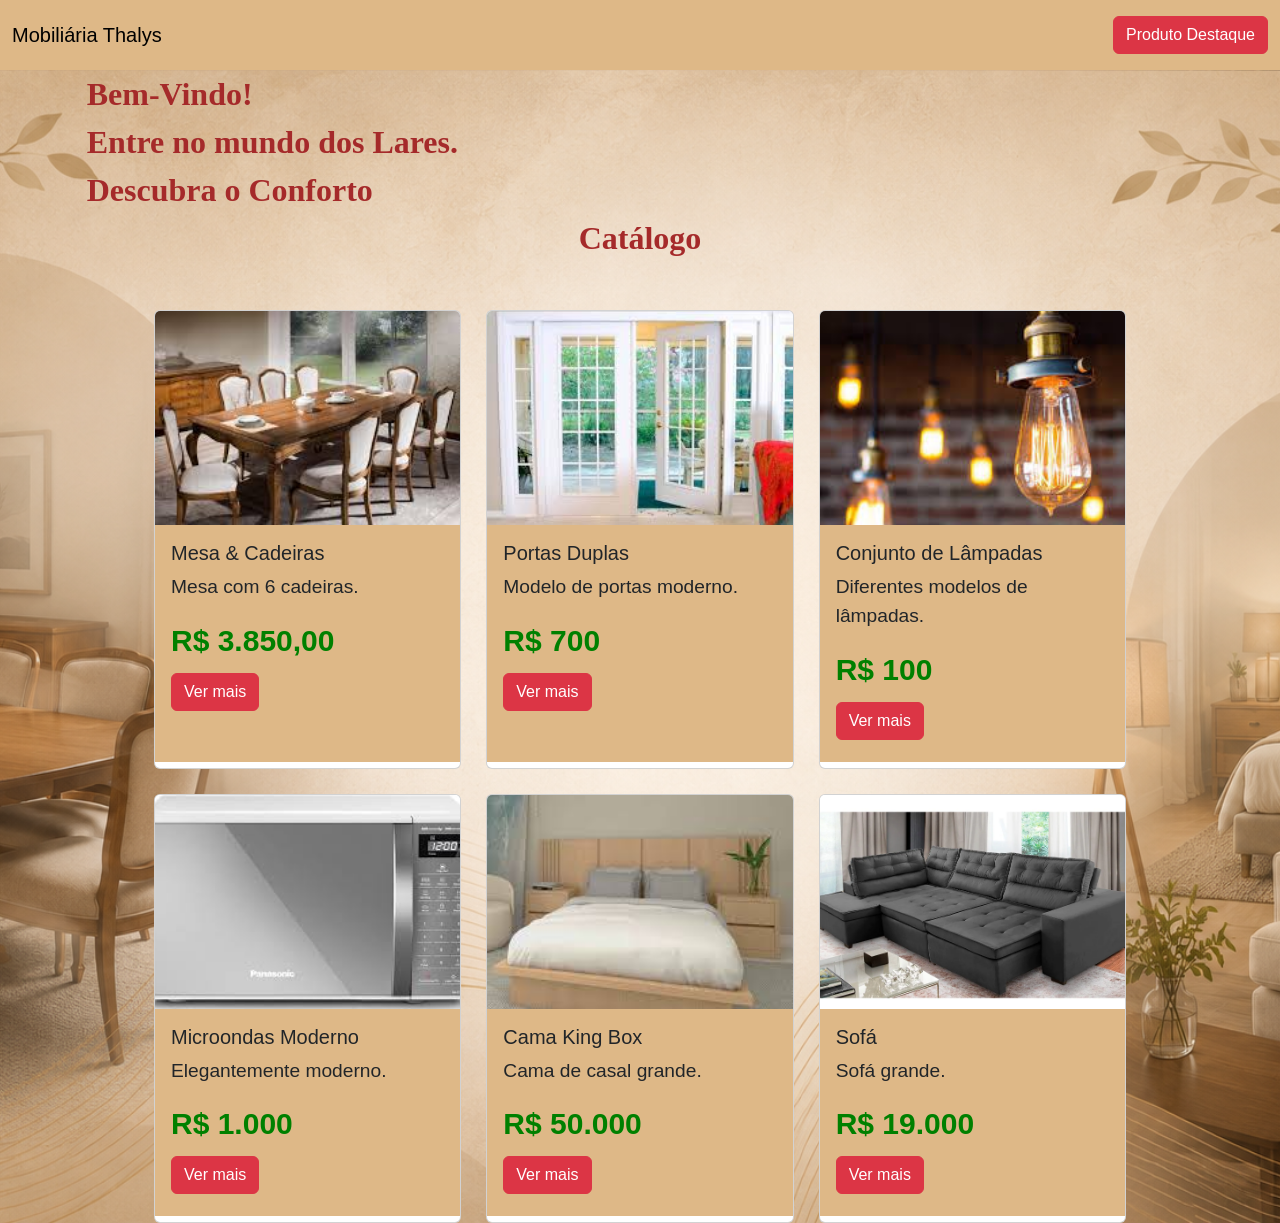
==== index.html @ d57f4c8a "Update index.html" ====
<!doctype html>
<html lang="pt-br">

<head>
    <meta charset="utf-8">
    <meta name="viewport" content="width=device-width, initial-scale=1">
    <title>Site Imóveis</title>

    <link href="https://cdn.jsdelivr.net/npm/bootstrap@5.3.8/dist/css/bootstrap.min.css" rel="stylesheet">
    <link rel="stylesheet" href="css/style.css">
</head>

<body>

<header>
    <nav class="navbar navbar-expand-lg bg-cor">
        <div class="container-fluid">
            <a class="navbar-brand" href="menu.html">Mobiliária Thalys</a>

            <a href="mesa.html" class="btn btn-danger">
                Produto Destaque
            </a>
        </div>
    </nav>
</header>

<section class="hero">

    <div class="conteudo-hero">

        <div class="one">
            Bem-Vindo!<br>
            Entre no mundo dos Lares.<br>
            Descubra o Conforto

            <div class="catalogo">
                Catálogo
            </div>
        </div>

        <div class="container mt-5">

            <div class="catalogo-grid">

                <!-- CARD 1 -->
                <div class="card h-100">
                    <img src="img/imagemcadeiras.jpg" class="card-img-top" alt="Mesa e cadeiras">

                    <div class="card-body">
                        <h5 class="card-title">Mesa & Cadeiras</h5>

                        <p class="card-text">
                            Mesa com 6 cadeiras.
                        </p>

                        <p class="preco">R$ 3.850,00</p>

                        <a href="mesa.html" class="btn btn-danger">
                            Ver mais
                        </a>
                    </div>
                </div>

                <!-- CARD 2 -->
                <div class="card h-100">
                    <img src="img/portas.jpg" class="card-img-top" alt="Portas">

                    <div class="card-body">
                        <h5 class="card-title">Portas Duplas</h5>

                        <p class="card-text">
                            Modelo de portas moderno.
                        </p>

                        <p class="preco">R$ 700</p>

                        <a href="#" class="btn btn-danger">
                            Ver mais
                        </a>
                    </div>
                </div>

                <!-- CARD 3 -->
                <div class="card h-100">
                    <img src="img/lampadas.jpg" class="card-img-top" alt="Lâmpadas">

                    <div class="card-body">
                        <h5 class="card-title">Conjunto de Lâmpadas</h5>

                        <p class="card-text">
                            Diferentes modelos de lâmpadas.
                        </p>

                        <p class="preco">R$ 100</p>

                        <a href="#" class="btn btn-danger">
                            Ver mais
                        </a>
                    </div>
                </div>

                <!-- CARD 4 -->
                <div class="card h-100">
                    <img src="img/microndas.jpg" class="card-img-top" alt="Microondas">

                    <div class="card-body">
                        <h5 class="card-title">Microondas Moderno</h5>

                        <p class="card-text">
                            Elegantemente moderno.
                        </p>

                        <p class="preco">R$ 1.000</p>

                        <a href="#" class="btn btn-danger">
                            Ver mais
                        </a>
                    </div>
                </div>

                <!-- CARD 5 -->
                <div class="card h-100">
                    <img src="img/camacasal.jpg" class="card-img-top" alt="Cama">

                    <div class="card-body">
                        <h5 class="card-title">Cama King Box</h5>

                        <p class="card-text">
                            Cama de casal grande.
                        </p>

                        <p class="preco">R$ 50.000</p>

                        <a href="Cama.html" class="btn btn-danger">
                            Ver mais
                        </a>
                    </div>
                </div>

                <!-- CARD 6 -->
                <div class="card h-100">
                    <img src="img/sofá.webp" class="card-img-top" alt="Sofá">

                    <div class="card-body">
                        <h5 class="card-title">Sofá</h5>

                        <p class="card-text">
                            Sofá grande.
                        </p>

                        <p class="preco">R$ 19.000</p>

                        <a href="sofá.html" class="btn btn-danger">
                            Ver mais
                        </a>
                    </div>
                </div>

            </div>

        </div>

    </div>

</section>

<script src="https://cdn.jsdelivr.net/npm/bootstrap@5.3.8/dist/js/bootstrap.bundle.min.js"></script>

</body>
</html>
---- css/style.css ----
.catalogo-grid{
    display: grid;
    grid-template-columns: 1fr;
    gap: 25px;
}

@media (min-width: 768px){

    .catalogo-grid{
        grid-template-columns: repeat(2, 1fr);
    }

}

@media (min-width: 992px){

    .catalogo-grid{
        grid-template-columns: repeat(3, 1fr);
    }

}


@import "functions";
@import "variables";
@import "variables-dark";
@import "maps";
@import "mixins";
@import "utilities";

.catalogo{
    font-family: 'Times New Roman', Times, serif;
    font: bold; 
    color: brown;
   font-size: 2rem;
   font-weight: bold;
   text-align: center;
}



.one{
    font-family: 'Times New Roman', Times, serif;
    font: bold; 
    color: brown;
   font-size: 2rem;
   font-weight: bold;

}
p {
   font-size: 1.2rem;
}


.bg-cor {
    background-color: burlywood;
    padding: 15px 0;
}

body {
    background-color: burlywood;
    font-family: Arial, Helvetica, sans-serif;
}

header {
    text-align: center;

}

.card-img-top {
    background-color:burlywood;
    width: 100%;
    height: 220px;
    object-fit: cover;
}

.card-body{
    background-color: burlywood;
    transform: translateY(-6px);
    transition: 0.3s;
}

.card-body .btn{
    transform: translateY(-6px);
    transition: 0.3s;
    margin-top:auto
}

/* .card {
    height: 100%;
}

.card-body {
    display: flex;
    flex-direction: column; */
.hero {


    display: flex;
    justify-content: center;
    align-items: center;

    background-image: url(/img/BackGroundImoveis.png);
    background-size: cover;
    background-position: center;


    
         
 
}



.conteudo-hero{
     max-width: 600rem;
     flex: left;

}

.container {
    width: 90%;
    max-width: 1200px;
    margin: auto;
}

.titulo{
    background-color: burlywood;
    align-items: center;
    text-align: center;
    width: 100%;
}


.banner{
    height: 500px;


    
    background:
        linear-gradient(
            rgba(0,0,0,0.3),
            rgba(0,0,0,0.3)
        ),
        url("/img/camaCasalBanner.jpg");

    background-size: cover;
    background-position: center;
}

.produto{
    padding: 30px;
    background-color: burlywood ;
}

.preco{
    font-size: 30px;
    font-weight: bold;
    color: green;
}

body{
    background-color: bisque;
}

.tudo{
    background-color: burlywood;
}

.titulo{
    background-color: burlywood;
    align-items: center;
    text-align: center;
    width: 100%;
}


.bannerSofa{
    height: 500px;


    
    background:
        linear-gradient(
            rgba(0,0,0,0.3),
            rgba(0,0,0,0.3)
        ),
        url("/img/sofá.webp");
background-image: url(/img/sofá.webp);
    background-size: cover;
    background-position: center;
}

.produto{
    padding: 30px;
    background-color: burlywood ;
}

.preco{
    font-size: 30px;
    font-weight: bold;
    color: green;
}

body{
    background-color: bisque;
}

.tudo{
    background-color: burlywood;
}

.bannerCama{
    height: 500px;


    
    background:
        linear-gradient(
            rgba(0,0,0,0.3),
            rgba(0,0,0,0.3)
        ),
        url("/img/camaCasalBanner.jpg");
background-image: url(/img/camaCasalBanner.jpg);
    background-size: cover;
    background-position: center;
}

.produto{
    padding: 30px;
    background-color: burlywood ;
}

.preco{
    font-size: 30px;
    font-weight: bold;
    color: green;
}

body{
    background-color: bisque;
}

.tudo{
    background-color: burlywood;
}

.comprar{
    width: 10%;
    height: 50px;
    color: green;
}
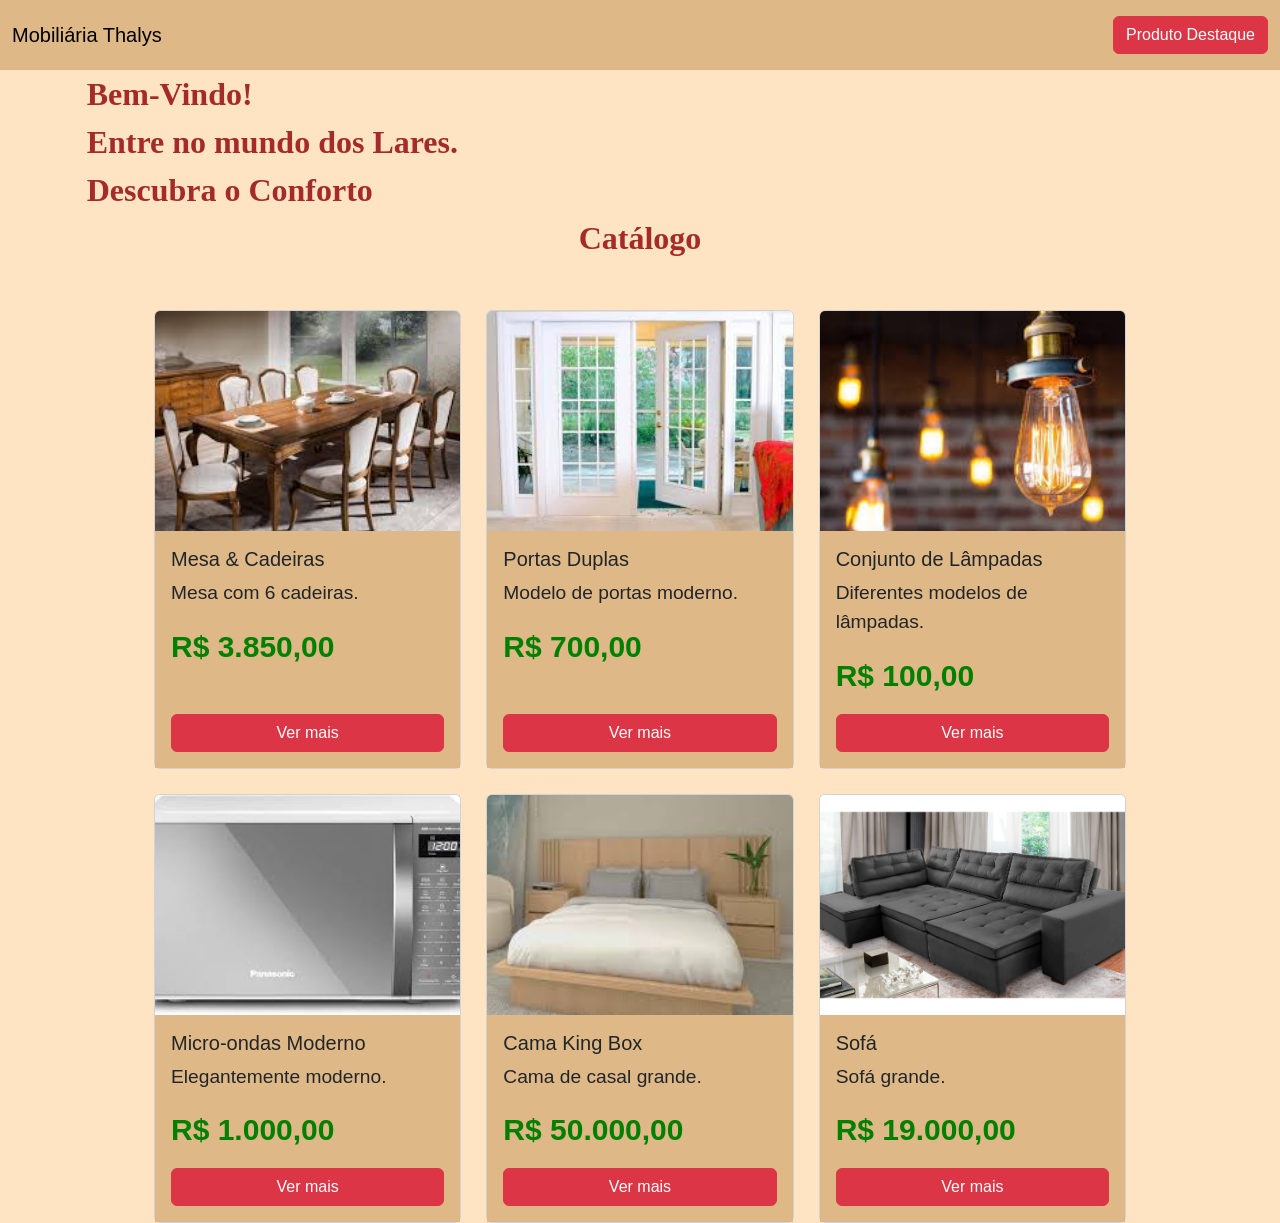
==== commit e829d7ca: "Update index.html" ====
--- a/index.html
+++ b/index.html
@@ -15,7 +15,7 @@
 <header>
     <nav class="navbar navbar-expand-lg bg-cor">
         <div class="container-fluid">
-            <a class="navbar-brand" href="menu.html">Mobiliária Thalys</a>
+            <a class="navbar-brand" href="index.html">Mobiliária Thalys</a>
 
             <a href="mesa.html" class="btn btn-danger">
                 Produto Destaque
@@ -25,7 +25,6 @@
 </header>
 
 <section class="hero">
-
     <div class="conteudo-hero">
 
         <div class="one">
@@ -42,7 +41,6 @@
 
             <div class="catalogo-grid">
 
-                <!-- CARD 1 -->
                 <div class="card h-100">
                     <img src="img/imagemcadeiras.jpg" class="card-img-top" alt="Mesa e cadeiras">
 
@@ -61,7 +59,6 @@
                     </div>
                 </div>
 
-                <!-- CARD 2 -->
                 <div class="card h-100">
                     <img src="img/portas.jpg" class="card-img-top" alt="Portas">
 
@@ -72,7 +69,7 @@
                             Modelo de portas moderno.
                         </p>
 
-                        <p class="preco">R$ 700</p>
+                        <p class="preco">R$ 700,00</p>
 
                         <a href="#" class="btn btn-danger">
                             Ver mais
@@ -80,7 +77,6 @@
                     </div>
                 </div>
 
-                <!-- CARD 3 -->
                 <div class="card h-100">
                     <img src="img/lampadas.jpg" class="card-img-top" alt="Lâmpadas">
 
@@ -91,7 +87,7 @@
                             Diferentes modelos de lâmpadas.
                         </p>
 
-                        <p class="preco">R$ 100</p>
+                        <p class="preco">R$ 100,00</p>
 
                         <a href="#" class="btn btn-danger">
                             Ver mais
@@ -99,18 +95,17 @@
                     </div>
                 </div>
 
-                <!-- CARD 4 -->
                 <div class="card h-100">
-                    <img src="img/microndas.jpg" class="card-img-top" alt="Microondas">
+                    <img src="img/microndas.jpg" class="card-img-top" alt="Micro-ondas">
 
                     <div class="card-body">
-                        <h5 class="card-title">Microondas Moderno</h5>
+                        <h5 class="card-title">Micro-ondas Moderno</h5>
 
                         <p class="card-text">
                             Elegantemente moderno.
                         </p>
 
-                        <p class="preco">R$ 1.000</p>
+                        <p class="preco">R$ 1.000,00</p>
 
                         <a href="#" class="btn btn-danger">
                             Ver mais
@@ -118,9 +113,8 @@
                     </div>
                 </div>
 
-                <!-- CARD 5 -->
                 <div class="card h-100">
-                    <img src="img/camacasal.jpg" class="card-img-top" alt="Cama">
+                    <img src="img/camacasal.jpg" class="card-img-top" alt="Cama King Box">
 
                     <div class="card-body">
                         <h5 class="card-title">Cama King Box</h5>
@@ -129,7 +123,7 @@
                             Cama de casal grande.
                         </p>
 
-                        <p class="preco">R$ 50.000</p>
+                        <p class="preco">R$ 50.000,00</p>
 
                         <a href="Cama.html" class="btn btn-danger">
                             Ver mais
@@ -137,7 +131,6 @@
                     </div>
                 </div>
 
-                <!-- CARD 6 -->
                 <div class="card h-100">
                     <img src="img/sofá.webp" class="card-img-top" alt="Sofá">
 
@@ -148,7 +141,7 @@
                             Sofá grande.
                         </p>
 
-                        <p class="preco">R$ 19.000</p>
+                        <p class="preco">R$ 19.000,00</p>
 
                         <a href="sofá.html" class="btn btn-danger">
                             Ver mais
@@ -161,7 +154,6 @@
         </div>
 
     </div>
-
 </section>
 
 <script src="https://cdn.jsdelivr.net/npm/bootstrap@5.3.8/dist/js/bootstrap.bundle.min.js"></script>
--- a/css/style.css
+++ b/css/style.css
@@ -1,121 +1,28 @@
-.catalogo-grid{
+
+
+.catalogo-grid {
     display: grid;
     grid-template-columns: 1fr;
     gap: 25px;
 }
 
-@media (min-width: 768px){
-
-    .catalogo-grid{
+@media (min-width: 768px) {
+    .catalogo-grid {
         grid-template-columns: repeat(2, 1fr);
     }
-
-}
-
-@media (min-width: 992px){
-
-    .catalogo-grid{
+}
+
+@media (min-width: 992px) {
+    .catalogo-grid {
         grid-template-columns: repeat(3, 1fr);
     }
-
-}
-
-
-@import "functions";
-@import "variables";
-@import "variables-dark";
-@import "maps";
-@import "mixins";
-@import "utilities";
-
-.catalogo{
-    font-family: 'Times New Roman', Times, serif;
-    font: bold; 
-    color: brown;
-   font-size: 2rem;
-   font-weight: bold;
-   text-align: center;
-}
-
-
-
-.one{
-    font-family: 'Times New Roman', Times, serif;
-    font: bold; 
-    color: brown;
-   font-size: 2rem;
-   font-weight: bold;
-
-}
-p {
-   font-size: 1.2rem;
-}
-
-
-.bg-cor {
-    background-color: burlywood;
-    padding: 15px 0;
-}
+}
+
+
 
 body {
-    background-color: burlywood;
+    background-color: bisque;
     font-family: Arial, Helvetica, sans-serif;
-}
-
-header {
-    text-align: center;
-
-}
-
-.card-img-top {
-    background-color:burlywood;
-    width: 100%;
-    height: 220px;
-    object-fit: cover;
-}
-
-.card-body{
-    background-color: burlywood;
-    transform: translateY(-6px);
-    transition: 0.3s;
-}
-
-.card-body .btn{
-    transform: translateY(-6px);
-    transition: 0.3s;
-    margin-top:auto
-}
-
-/* .card {
-    height: 100%;
-}
-
-.card-body {
-    display: flex;
-    flex-direction: column; */
-.hero {
-
-
-    display: flex;
-    justify-content: center;
-    align-items: center;
-
-    background-image: url(/img/BackGroundImoveis.png);
-    background-size: cover;
-    background-position: center;
-
-
-    
-         
- 
-}
-
-
-
-.conteudo-hero{
-     max-width: 600rem;
-     flex: left;
-
 }
 
 .container {
@@ -124,129 +31,182 @@
     margin: auto;
 }
 
-.titulo{
-    background-color: burlywood;
-    align-items: center;
+header {
+    text-align: center;
+}
+
+p {
+    font-size: 1.2rem;
+}
+
+/* ===========================
+   TÍTULOS
+=========================== */
+
+.catalogo,
+.one {
+    font-family: "Times New Roman", Times, serif;
+    color: brown;
+    font-size: 2rem;
+    font-weight: bold;
+}
+
+.catalogo {
+    text-align: center;
+}
+
+.titulo {
+    background-color: burlywood;
     text-align: center;
     width: 100%;
 }
 
 
-.banner{
+
+.bg-cor {
+    background-color: burlywood;
+    padding: 15px 0;
+}
+
+/* ===========================
+   HERO
+=========================== */
+
+.hero {
+    display: flex;
+    justify-content: center;
+    align-items: center;
+
+    background-image: url("img/BackGroundImoveis.png");
+    background-size: cover;
+    background-position: center;
+}
+
+.conteudo-hero {
+    max-width: 600rem;
+}
+
+
+
+.banner {
     height: 500px;
 
-
-    
     background:
         linear-gradient(
-            rgba(0,0,0,0.3),
-            rgba(0,0,0,0.3)
+            rgba(0, 0, 0, 0.3),
+            rgba(0, 0, 0, 0.3)
         ),
-        url("/img/camaCasalBanner.jpg");
-
-    background-size: cover;
-    background-position: center;
-}
-
-.produto{
+        url("img/camaCasalBanner.jpg");
+
+    background-size: cover;
+    background-position: center;
+}
+
+.bannerSofa {
+    height: 500px;
+
+    background:
+        linear-gradient(
+            rgba(0, 0, 0, 0.3),
+            rgba(0, 0, 0, 0.3)
+        ),
+        url("img/sofá.webp");
+
+    background-size: cover;
+    background-position: center;
+}
+
+.bannerCama {
+    height: 500px;
+
+    background:
+        linear-gradient(
+            rgba(0, 0, 0, 0.3),
+            rgba(0, 0, 0, 0.3)
+        ),
+        url("img/camaCasalBanner.jpg");
+
+    background-size: cover;
+    background-position: center;
+}
+
+
+
+.card {
+    transition: 0.3s;
+}
+
+.card:hover {
+    transform: translateY(-6px);
+}
+
+.card-img-top {
+    background-color: burlywood;
+    width: 100%;
+    height: 220px;
+    object-fit: cover;
+}
+
+.card-body {
+    background-color: burlywood;
+    display: flex;
+    flex-direction: column;
+}
+
+.card-body .btn {
+    margin-top: auto;
+}
+
+
+
+.produto {
     padding: 30px;
-    background-color: burlywood ;
-}
-
-.preco{
+    background-color: burlywood;
+}
+
+.preco {
     font-size: 30px;
     font-weight: bold;
     color: green;
 }
 
-body{
-    background-color: bisque;
-}
-
-.tudo{
-    background-color: burlywood;
-}
-
-.titulo{
-    background-color: burlywood;
-    align-items: center;
-    text-align: center;
-    width: 100%;
-}
-
-
-.bannerSofa{
-    height: 500px;
-
-
-    
-    background:
-        linear-gradient(
-            rgba(0,0,0,0.3),
-            rgba(0,0,0,0.3)
-        ),
-        url("/img/sofá.webp");
-background-image: url(/img/sofá.webp);
-    background-size: cover;
-    background-position: center;
-}
-
-.produto{
-    padding: 30px;
-    background-color: burlywood ;
-}
-
-.preco{
-    font-size: 30px;
-    font-weight: bold;
-    color: green;
-}
-
-body{
-    background-color: bisque;
-}
-
-.tudo{
-    background-color: burlywood;
-}
-
-.bannerCama{
-    height: 500px;
-
-
-    
-    background:
-        linear-gradient(
-            rgba(0,0,0,0.3),
-            rgba(0,0,0,0.3)
-        ),
-        url("/img/camaCasalBanner.jpg");
-background-image: url(/img/camaCasalBanner.jpg);
-    background-size: cover;
-    background-position: center;
-}
-
-.produto{
-    padding: 30px;
-    background-color: burlywood ;
-}
-
-.preco{
-    font-size: 30px;
-    font-weight: bold;
-    color: green;
-}
-
-body{
-    background-color: bisque;
-}
-
-.tudo{
-    background-color: burlywood;
-}
-
-.comprar{
-    width: 10%;
+
+
+.tudo {
+    background-color: burlywood;
+}
+
+.comprar {
+    width: 180px;
     height: 50px;
     color: green;
-}
+    font-weight: bold;
+}
+
+
+@media (max-width: 992px) {
+
+    .banner,
+    .bannerSofa,
+    .bannerCama {
+        height: 350px;
+    }
+}
+
+@media (max-width: 768px) {
+
+    .banner,
+    .bannerSofa,
+    .bannerCama {
+        height: 250px;
+    }
+
+    .catalogo,
+    .one {
+        font-size: 1.6rem;
+    }
+
+    .comprar {
+        width: 100%;
+    }
+}
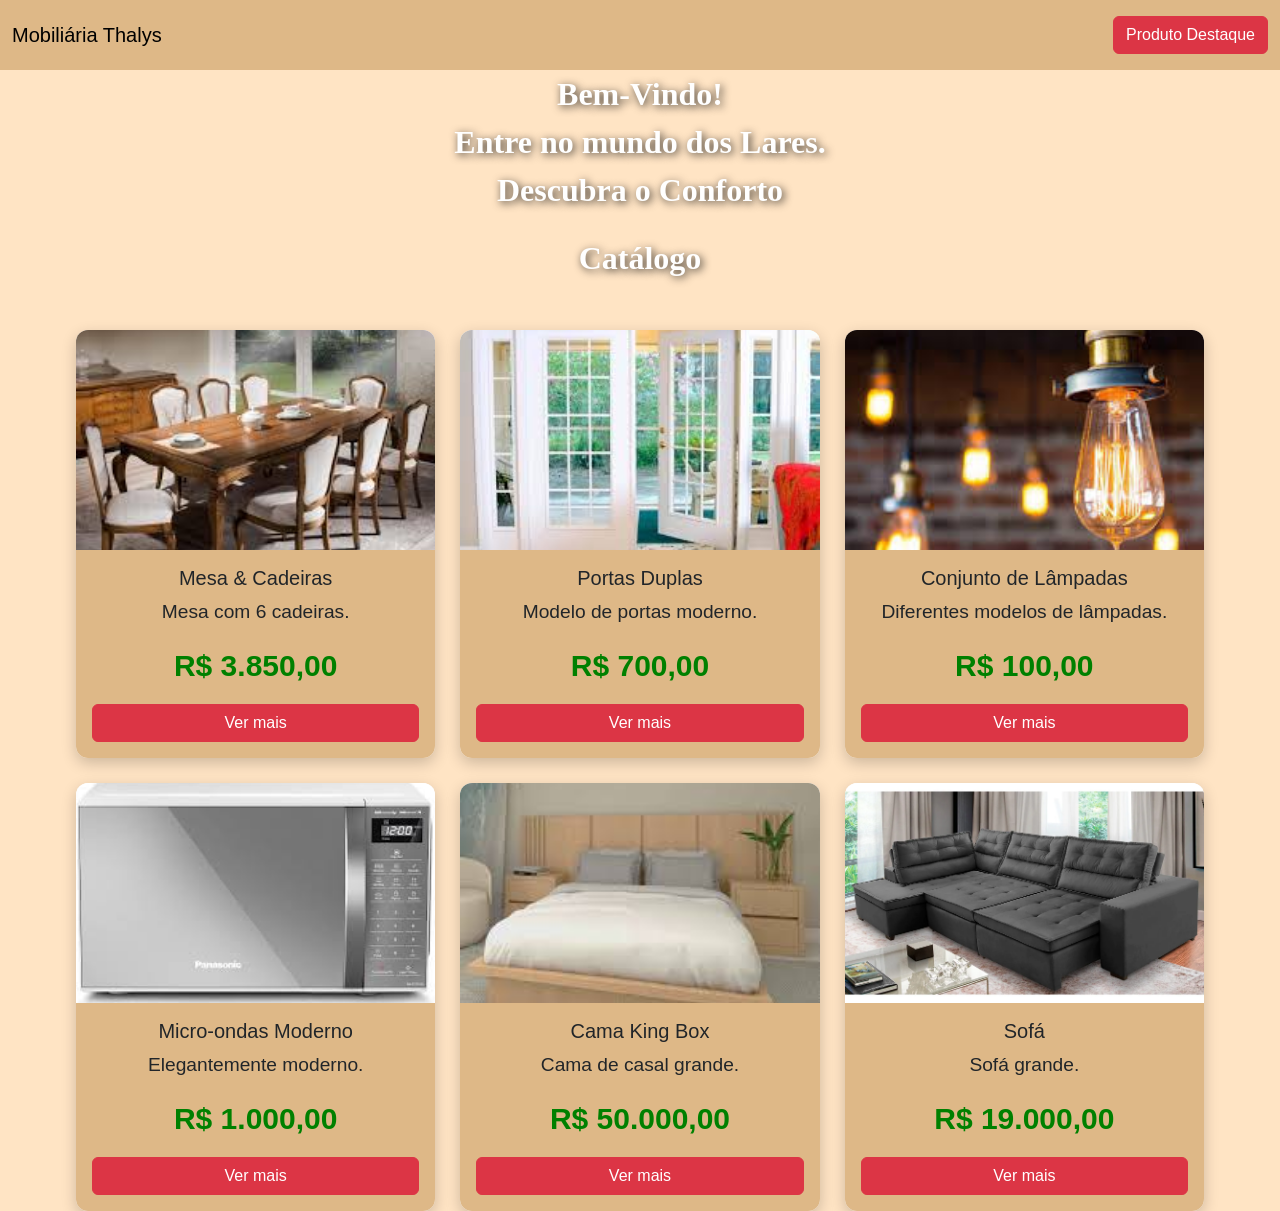
==== commit 0790ca1f: "Update index.html" ====
--- a/index.html
+++ b/index.html
@@ -17,7 +17,7 @@
         <div class="container-fluid">
             <a class="navbar-brand" href="index.html">Mobiliária Thalys</a>
 
-            <a href="mesa.html" class="btn btn-danger">
+            <a href="Mesa.html" class="btn btn-danger">
                 Produto Destaque
             </a>
         </div>
@@ -53,7 +53,7 @@
 
                         <p class="preco">R$ 3.850,00</p>
 
-                        <a href="mesa.html" class="btn btn-danger">
+                        <a href="Mesa.html" class="btn btn-danger">
                             Ver mais
                         </a>
                     </div>
--- a/css/style.css
+++ b/css/style.css
@@ -1,5 +1,3 @@
-
-
 .catalogo-grid {
     display: grid;
     grid-template-columns: 1fr;
@@ -18,8 +16,6 @@
     }
 }
 
-
-
 body {
     background-color: bisque;
     font-family: Arial, Helvetica, sans-serif;
@@ -39,20 +35,18 @@
     font-size: 1.2rem;
 }
 
-/* ===========================
-   TÍTULOS
-=========================== */
-
 .catalogo,
 .one {
     font-family: "Times New Roman", Times, serif;
-    color: brown;
+    color: white;
     font-size: 2rem;
     font-weight: bold;
+    text-shadow: 2px 2px 8px rgba(0,0,0,0.8);
 }
 
 .catalogo {
     text-align: center;
+    margin-top: 20px;
 }
 
 .titulo {
@@ -61,79 +55,79 @@
     width: 100%;
 }
 
-
-
 .bg-cor {
     background-color: burlywood;
     padding: 15px 0;
 }
 
-/* ===========================
-   HERO
-=========================== */
-
 .hero {
-    display: flex;
-    justify-content: center;
-    align-items: center;
-
-    background-image: url("img/BackGroundImoveis.png");
+    
+    min-height:100vh;
+
+    display:flex;
+    justify-content:center;
+    align-items:center;
+
+    background-image:url("img/BackGroundImoveis.png");
+    background-size:cover;
+    background-position:center;
+    background-repeat:no-repeat;
+
+}
+
+.conteudo-hero {
+    width: 100%;
+    text-align: center;
+}
+
+.banner {
+    height: 500px;
+    background:
+        linear-gradient(
+            rgba(0,0,0,0.3),
+            rgba(0,0,0,0.3)
+        ),
+        url("img/camaCasalBanner.jpg");
+
     background-size: cover;
     background-position: center;
-}
-
-.conteudo-hero {
-    max-width: 600rem;
-}
-
-
-
-.banner {
+    background-repeat: no-repeat;
+}
+
+.bannerSofa {
     height: 500px;
-
     background:
         linear-gradient(
-            rgba(0, 0, 0, 0.3),
-            rgba(0, 0, 0, 0.3)
+            rgba(0,0,0,0.3),
+            rgba(0,0,0,0.3)
+        ),
+        url("img/sofá.webp");
+
+    background-size: cover;
+    background-position: center;
+    background-repeat: no-repeat;
+}
+
+.bannerCama {
+    height: 500px;
+    background:
+        linear-gradient(
+            rgba(0,0,0,0.3),
+            rgba(0,0,0,0.3)
         ),
         url("img/camaCasalBanner.jpg");
 
     background-size: cover;
     background-position: center;
-}
-
-.bannerSofa {
-    height: 500px;
-
-    background:
-        linear-gradient(
-            rgba(0, 0, 0, 0.3),
-            rgba(0, 0, 0, 0.3)
-        ),
-        url("img/sofá.webp");
-
-    background-size: cover;
-    background-position: center;
-}
-
-.bannerCama {
-    height: 500px;
-
-    background:
-        linear-gradient(
-            rgba(0, 0, 0, 0.3),
-            rgba(0, 0, 0, 0.3)
-        ),
-        url("img/camaCasalBanner.jpg");
-
-    background-size: cover;
-    background-position: center;
-}
-
-
+    background-repeat: no-repeat;
+}
 
 .card {
-    transition: 0.3s;
+    transition: .3s;
+    border: none;
+    border-radius: 12px;
+    overflow: hidden;
+    box-shadow: 0 5px 15px rgba(0,0,0,.2);
 }
 
 .card:hover {
@@ -156,8 +150,6 @@
 .card-body .btn {
     margin-top: auto;
 }
-
-
 
 .produto {
     padding: 30px;
@@ -169,8 +161,6 @@
     font-weight: bold;
     color: green;
 }
-
-
 
 .tudo {
     background-color: burlywood;
@@ -183,7 +173,6 @@
     font-weight: bold;
 }
 
-
 @media (max-width: 992px) {
 
     .banner,
@@ -191,6 +180,10 @@
     .bannerCama {
         height: 350px;
     }
+
+    .hero {
+        background-attachment: scroll;
+    }
 }
 
 @media (max-width: 768px) {
@@ -209,4 +202,10 @@
     .comprar {
         width: 100%;
     }
-}
+
+    .hero {
+        min-height: auto;
+        padding: 40px 0;
+        background-attachment: scroll;
+    }
+}
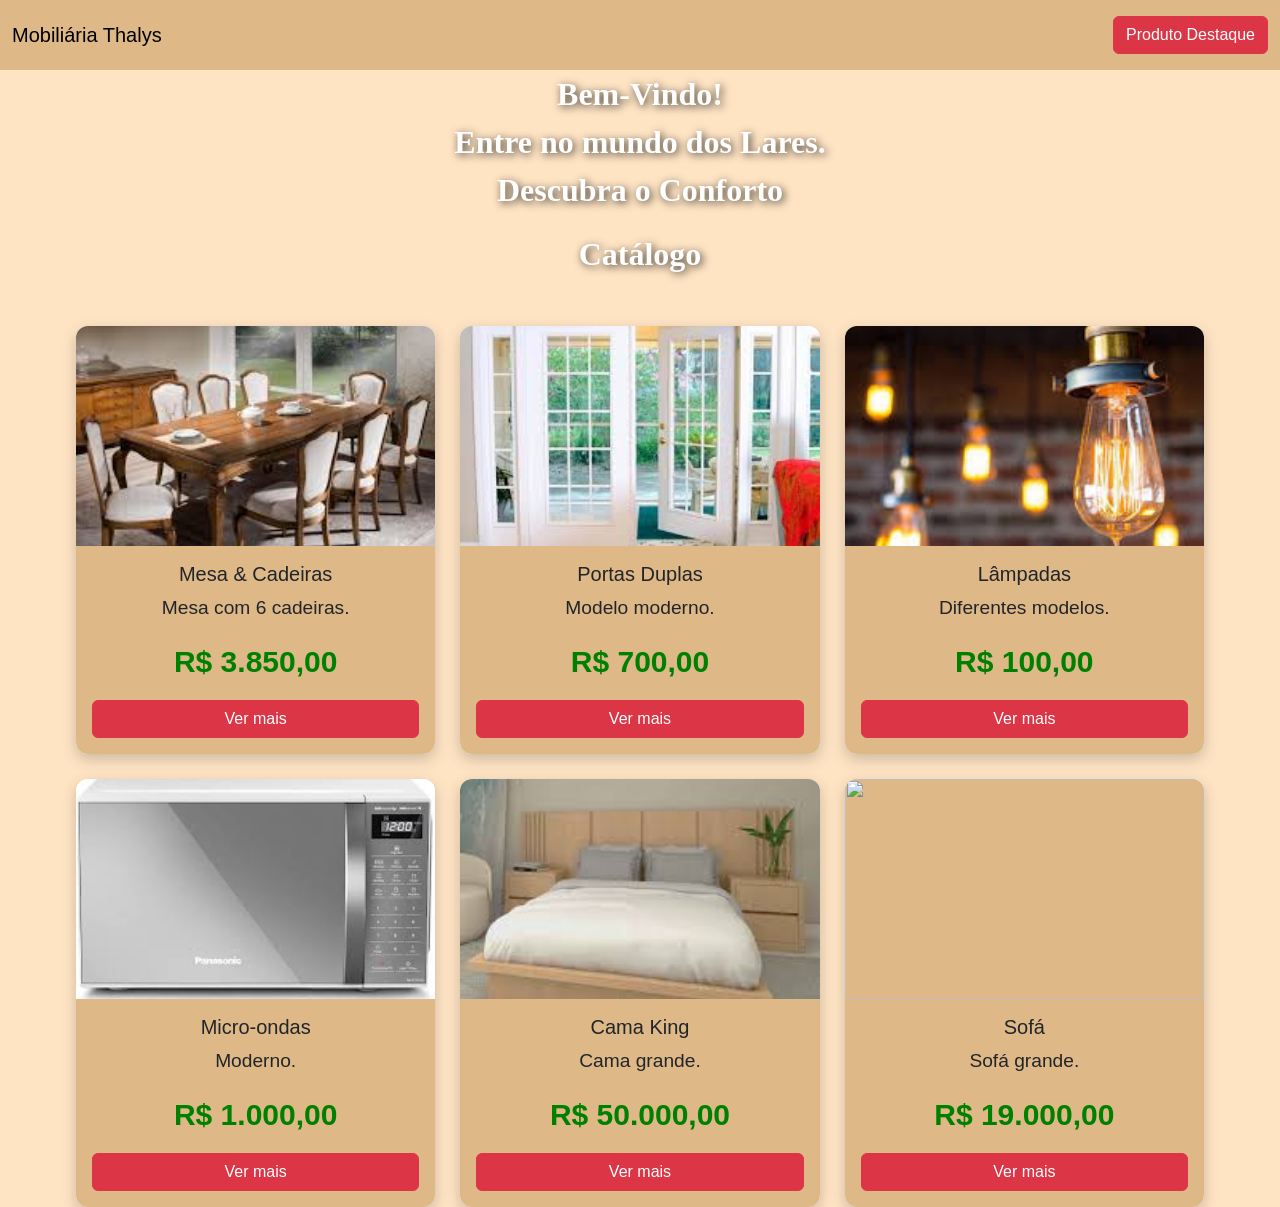
==== commit e0c2095f: "Update index.html" ====
--- a/index.html
+++ b/index.html
@@ -15,24 +15,21 @@
 <header>
     <nav class="navbar navbar-expand-lg bg-cor">
         <div class="container-fluid">
-            <a class="navbar-brand" href="index.html">Mobiliária Thalys</a>
-
-            <a href="Mesa.html" class="btn btn-danger">
-                Produto Destaque
-            </a>
+            <a class="navbar-brand" href="menu.html">Mobiliária Thalys</a>
+            <a href="mesa.html" class="btn btn-danger">Produto Destaque</a>
         </div>
     </nav>
 </header>
 
 <section class="hero">
-    <div class="conteudo-hero">
+    <div class="conteudo-hero text-center text-white">
 
         <div class="one">
             Bem-Vindo!<br>
             Entre no mundo dos Lares.<br>
             Descubra o Conforto
 
-            <div class="catalogo">
+            <div class="catalogo mt-3">
                 Catálogo
             </div>
         </div>
@@ -42,110 +39,62 @@
             <div class="catalogo-grid">
 
                 <div class="card h-100">
-                    <img src="img/imagemcadeiras.jpg" class="card-img-top" alt="Mesa e cadeiras">
-
+                    <img src="img/imagemcadeiras.jpg" class="card-img-top">
                     <div class="card-body">
-                        <h5 class="card-title">Mesa & Cadeiras</h5>
-
-                        <p class="card-text">
-                            Mesa com 6 cadeiras.
-                        </p>
-
+                        <h5>Mesa & Cadeiras</h5>
+                        <p>Mesa com 6 cadeiras.</p>
                         <p class="preco">R$ 3.850,00</p>
-
-                        <a href="Mesa.html" class="btn btn-danger">
-                            Ver mais
-                        </a>
+                        <a href="mesa.html" class="btn btn-danger">Ver mais</a>
                     </div>
                 </div>
 
                 <div class="card h-100">
-                    <img src="img/portas.jpg" class="card-img-top" alt="Portas">
-
+                    <img src="img/portas.jpg" class="card-img-top">
                     <div class="card-body">
-                        <h5 class="card-title">Portas Duplas</h5>
-
-                        <p class="card-text">
-                            Modelo de portas moderno.
-                        </p>
-
+                        <h5>Portas Duplas</h5>
+                        <p>Modelo moderno.</p>
                         <p class="preco">R$ 700,00</p>
-
-                        <a href="#" class="btn btn-danger">
-                            Ver mais
-                        </a>
+                        <a href="#" class="btn btn-danger">Ver mais</a>
                     </div>
                 </div>
 
                 <div class="card h-100">
-                    <img src="img/lampadas.jpg" class="card-img-top" alt="Lâmpadas">
-
+                    <img src="img/lampadas.jpg" class="card-img-top">
                     <div class="card-body">
-                        <h5 class="card-title">Conjunto de Lâmpadas</h5>
-
-                        <p class="card-text">
-                            Diferentes modelos de lâmpadas.
-                        </p>
-
+                        <h5>Lâmpadas</h5>
+                        <p>Diferentes modelos.</p>
                         <p class="preco">R$ 100,00</p>
-
-                        <a href="#" class="btn btn-danger">
-                            Ver mais
-                        </a>
+                        <a href="#" class="btn btn-danger">Ver mais</a>
                     </div>
                 </div>
 
                 <div class="card h-100">
-                    <img src="img/microndas.jpg" class="card-img-top" alt="Micro-ondas">
-
+                    <img src="img/microndas.jpg" class="card-img-top">
                     <div class="card-body">
-                        <h5 class="card-title">Micro-ondas Moderno</h5>
-
-                        <p class="card-text">
-                            Elegantemente moderno.
-                        </p>
-
+                        <h5>Micro-ondas</h5>
+                        <p>Moderno.</p>
                         <p class="preco">R$ 1.000,00</p>
-
-                        <a href="#" class="btn btn-danger">
-                            Ver mais
-                        </a>
+                        <a href="#" class="btn btn-danger">Ver mais</a>
                     </div>
                 </div>
 
                 <div class="card h-100">
-                    <img src="img/camacasal.jpg" class="card-img-top" alt="Cama King Box">
-
+                    <img src="img/camacasal.jpg" class="card-img-top">
                     <div class="card-body">
-                        <h5 class="card-title">Cama King Box</h5>
-
-                        <p class="card-text">
-                            Cama de casal grande.
-                        </p>
-
+                        <h5>Cama King</h5>
+                        <p>Cama grande.</p>
                         <p class="preco">R$ 50.000,00</p>
-
-                        <a href="Cama.html" class="btn btn-danger">
-                            Ver mais
-                        </a>
+                        <a href="cama.html" class="btn btn-danger">Ver mais</a>
                     </div>
                 </div>
 
                 <div class="card h-100">
-                    <img src="img/sofá.webp" class="card-img-top" alt="Sofá">
-
+                    <img src="img/sofa.webp" class="card-img-top">
                     <div class="card-body">
-                        <h5 class="card-title">Sofá</h5>
-
-                        <p class="card-text">
-                            Sofá grande.
-                        </p>
-
+                        <h5>Sofá</h5>
+                        <p>Sofá grande.</p>
                         <p class="preco">R$ 19.000,00</p>
-
-                        <a href="sofá.html" class="btn btn-danger">
-                            Ver mais
-                        </a>
+                        <a href="sofa.html" class="btn btn-danger">Ver mais</a>
                     </div>
                 </div>
 
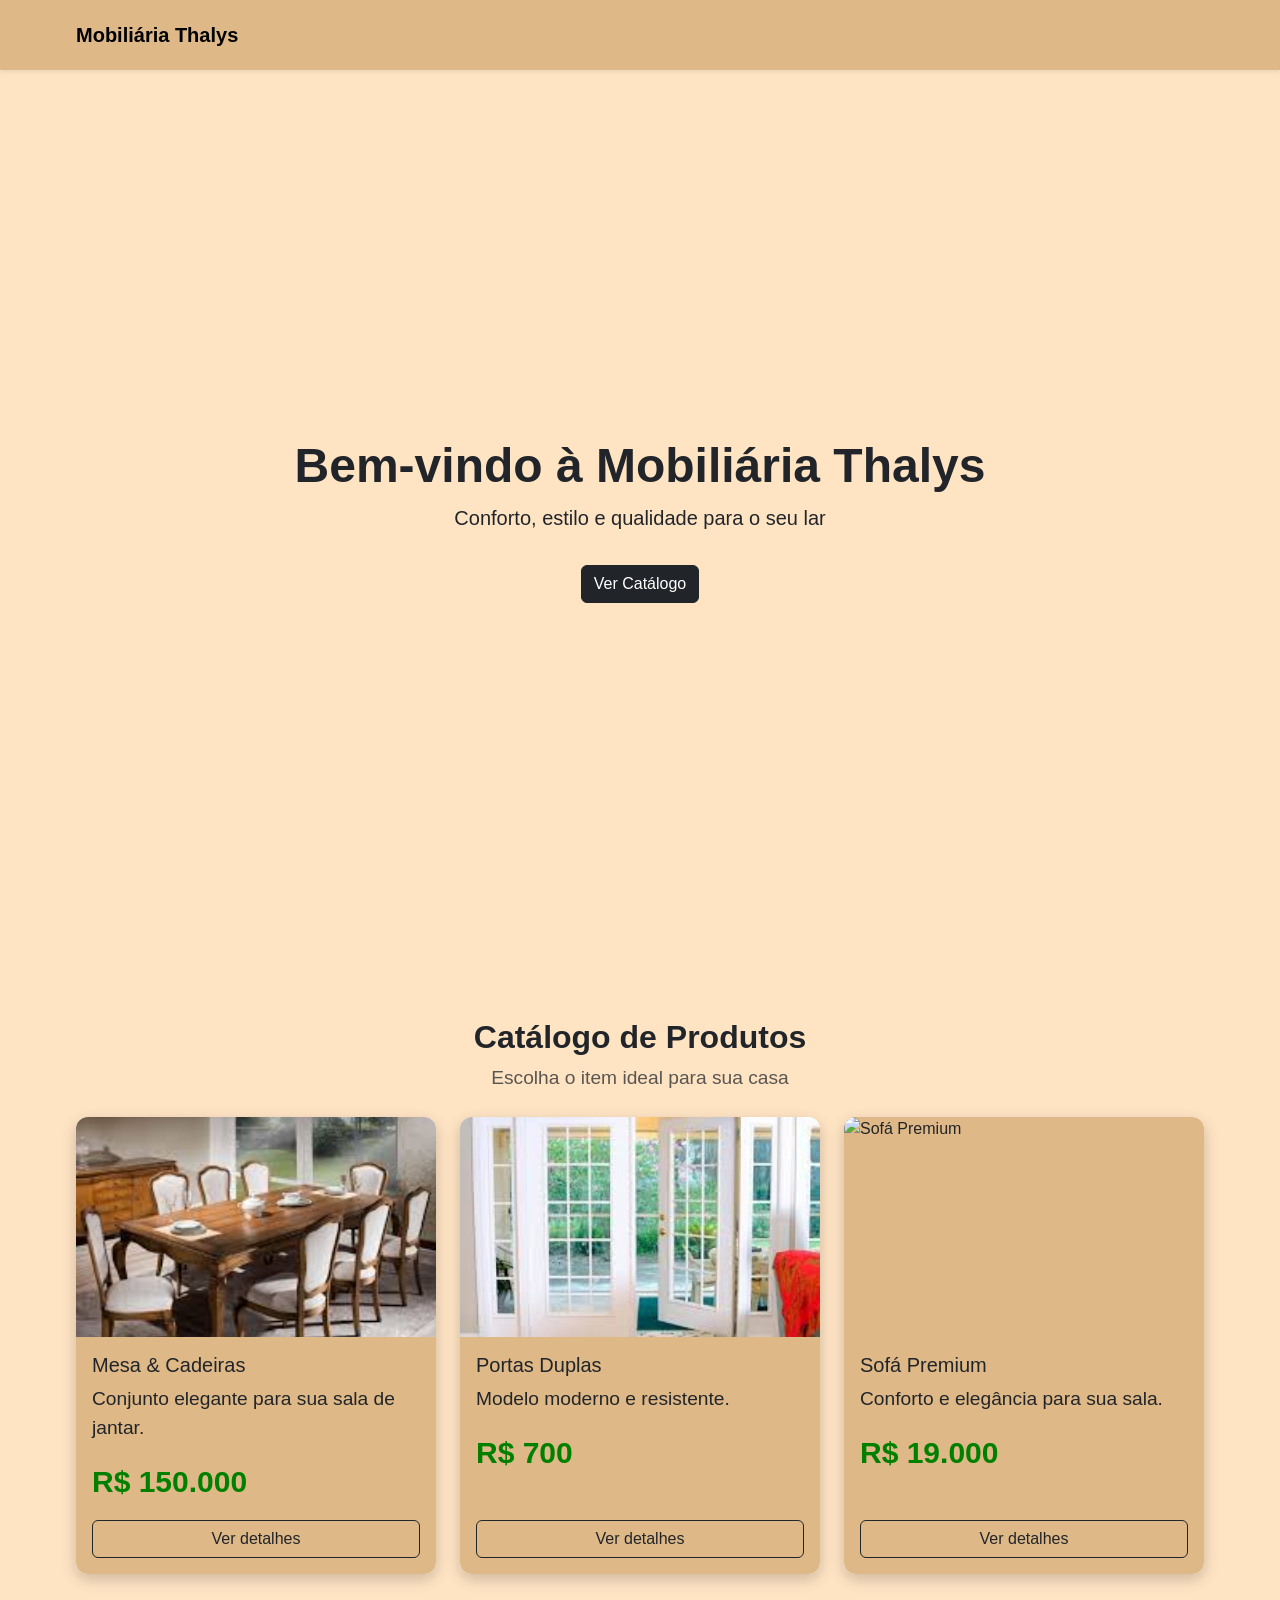
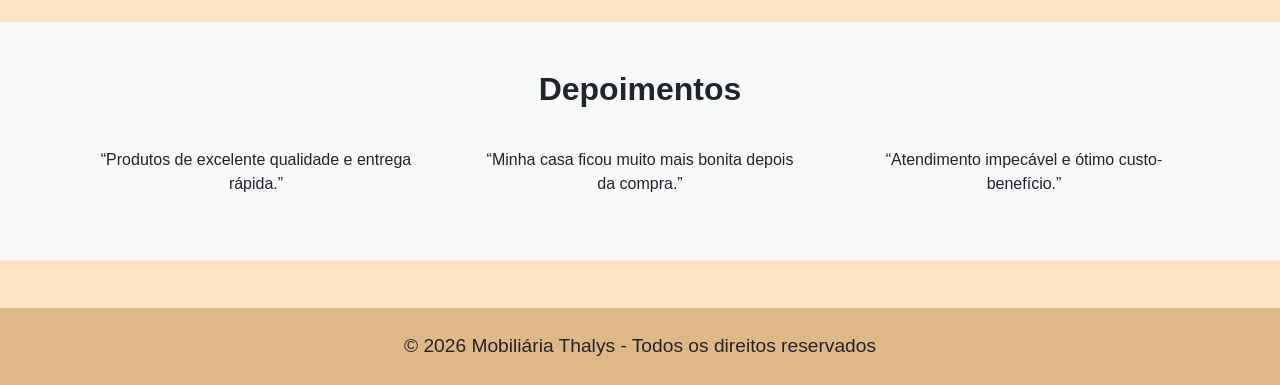
==== commit 80ea6edd: "Rename dex.html to index.html" ====
--- a/index.html
+++ b/index.html
@@ -4,7 +4,7 @@
 <head>
     <meta charset="utf-8">
     <meta name="viewport" content="width=device-width, initial-scale=1">
-    <title>Site Imóveis</title>
+    <title>Mobiliária Thalys</title>
 
     <link href="https://cdn.jsdelivr.net/npm/bootstrap@5.3.8/dist/css/bootstrap.min.css" rel="stylesheet">
     <link rel="stylesheet" href="css/style.css">
@@ -12,100 +12,149 @@
 
 <body>
 
-<header>
-    <nav class="navbar navbar-expand-lg bg-cor">
-        <div class="container-fluid">
-            <a class="navbar-brand" href="menu.html">Mobiliária Thalys</a>
-            <a href="mesa.html" class="btn btn-danger">Produto Destaque</a>
+    <!-- NAVBAR -->
+    <nav class="navbar navbar-expand-lg navbar-light bg-cor shadow-sm">
+        <div class="container">
+            <a class="navbar-brand fw-bold" href="catalogo.html">Mobiliária Thalys</a>
+
+            <button class="navbar-toggler" type="button" data-bs-toggle="collapse" data-bs-target="#nav">
+                <span class="navbar-toggler-icon"></span>
+            </button>
         </div>
     </nav>
-</header>
 
-<section class="hero">
-    <div class="conteudo-hero text-center text-white">
+    <!-- HERO -->
+    <section class="hero d-flex align-items-center text-center">
+        <div class="container hero-content">
+            <h1 class="display-5 fw-bold">Bem-vindo à Mobiliária Thalys</h1>
+            <p class="lead">Conforto, estilo e qualidade para o seu lar</p>
+            <a href="catalogo.html" class="btn btn-dark mt-3">Ver Catálogo</a>
+        </div>
+    </section>
 
-        <div class="one">
-            Bem-Vindo!<br>
-            Entre no mundo dos Lares.<br>
-            Descubra o Conforto
+    <!-- CATÁLOGO -->
+    <section class="py-5" id="catalogo">
+        <div class="container">
 
-            <div class="catalogo mt-3">
-                Catálogo
+            <div class="text-center mb-4">
+                <h2 class="fw-bold">Catálogo de Produtos</h2>
+                <p class="text-muted">Escolha o item ideal para sua casa</p>
             </div>
-        </div>
 
-        <div class="container mt-5">
+            <div class="row g-4">
 
-            <div class="catalogo-grid">
+                <!-- MESA -->
+                <div class="col-12 col-md-6 col-lg-4">
+                    <div class="card card-custom h-100">
+                        <img src="img/imagemcadeiras.jpg" class="card-img-top" alt="Mesa e Cadeiras">
 
-                <div class="card h-100">
-                    <img src="img/imagemcadeiras.jpg" class="card-img-top">
-                    <div class="card-body">
-                        <h5>Mesa & Cadeiras</h5>
-                        <p>Mesa com 6 cadeiras.</p>
-                        <p class="preco">R$ 3.850,00</p>
-                        <a href="mesa.html" class="btn btn-danger">Ver mais</a>
+                        <div class="card-body d-flex flex-column">
+                            <h5 class="card-title">Mesa & Cadeiras</h5>
+
+                            <p class="card-text">
+                                Conjunto elegante para sua sala de jantar.
+                            </p>
+
+                            <p class="preco">
+                                R$ 150.000
+                            </p>
+
+                            <a href="mesa.html" class="btn btn-outline-dark mt-auto">
+                                Ver detalhes
+                            </a>
+                        </div>
                     </div>
                 </div>
 
-                <div class="card h-100">
-                    <img src="img/portas.jpg" class="card-img-top">
-                    <div class="card-body">
-                        <h5>Portas Duplas</h5>
-                        <p>Modelo moderno.</p>
-                        <p class="preco">R$ 700,00</p>
-                        <a href="#" class="btn btn-danger">Ver mais</a>
+                <!-- PORTAS -->
+                <div class="col-12 col-md-6 col-lg-4">
+                    <div class="card card-custom h-100">
+                        <img src="img/portas.jpg" class="card-img-top" alt="Portas Duplas">
+
+                        <div class="card-body d-flex flex-column">
+                            <h5 class="card-title">Portas Duplas</h5>
+
+                            <p class="card-text">
+                                Modelo moderno e resistente.
+                            </p>
+
+                            <p class="preco">
+                                R$ 700
+                            </p>
+
+                            <a href="#" class="btn btn-outline-dark mt-auto">
+                                Ver detalhes
+                            </a>
+                        </div>
                     </div>
                 </div>
 
-                <div class="card h-100">
-                    <img src="img/lampadas.jpg" class="card-img-top">
-                    <div class="card-body">
-                        <h5>Lâmpadas</h5>
-                        <p>Diferentes modelos.</p>
-                        <p class="preco">R$ 100,00</p>
-                        <a href="#" class="btn btn-danger">Ver mais</a>
-                    </div>
-                </div>
+                <!-- SOFÁ -->
+                <div class="col-12 col-md-6 col-lg-4">
+                    <div class="card card-custom h-100">
+                        <img src="img/sofa.webp" class="card-img-top" alt="Sofá Premium">
 
-                <div class="card h-100">
-                    <img src="img/microndas.jpg" class="card-img-top">
-                    <div class="card-body">
-                        <h5>Micro-ondas</h5>
-                        <p>Moderno.</p>
-                        <p class="preco">R$ 1.000,00</p>
-                        <a href="#" class="btn btn-danger">Ver mais</a>
-                    </div>
-                </div>
+                        <div class="card-body d-flex flex-column">
+                            <h5 class="card-title">Sofá Premium</h5>
 
-                <div class="card h-100">
-                    <img src="img/camacasal.jpg" class="card-img-top">
-                    <div class="card-body">
-                        <h5>Cama King</h5>
-                        <p>Cama grande.</p>
-                        <p class="preco">R$ 50.000,00</p>
-                        <a href="cama.html" class="btn btn-danger">Ver mais</a>
-                    </div>
-                </div>
+                            <p class="card-text">
+                                Conforto e elegância para sua sala.
+                            </p>
 
-                <div class="card h-100">
-                    <img src="img/sofa.webp" class="card-img-top">
-                    <div class="card-body">
-                        <h5>Sofá</h5>
-                        <p>Sofá grande.</p>
-                        <p class="preco">R$ 19.000,00</p>
-                        <a href="sofa.html" class="btn btn-danger">Ver mais</a>
+                            <p class="preco">
+                                R$ 19.000
+                            </p>
+
+                            <a href="sofa.html" class="btn btn-outline-dark mt-auto">
+                                Ver detalhes
+                            </a>
+                        </div>
                     </div>
                 </div>
 
             </div>
 
         </div>
+    </section>
 
-    </div>
-</section>
+    <!-- DEPOIMENTOS -->
+    <section class="py-5 bg-light">
+        <div class="container text-center">
 
-<script src="https://cdn.jsdelivr.net/npm/bootstrap@5.3.8/dist/js/bootstrap.bundle.min.js"></script>
+            <h2 class="fw-bold mb-4">Depoimentos</h2>
+
+            <div class="row g-4">
+
+                <div class="col-md-4">
+                    <div class="p-3 depoimento">
+                        “Produtos de excelente qualidade e entrega rápida.”
+                    </div>
+                </div>
+
+                <div class="col-md-4">
+                    <div class="p-3 depoimento">
+                        “Minha casa ficou muito mais bonita depois da compra.”
+                    </div>
+                </div>
+
+                <div class="col-md-4">
+                    <div class="p-3 depoimento">
+                        “Atendimento impecável e ótimo custo-benefício.”
+                    </div>
+                </div>
+
+            </div>
+
+        </div>
+    </section>
+
+    <!-- FOOTER -->
+    <footer class="text-center py-4 bg-cor mt-5">
+        <p class="mb-0">© 2026 Mobiliária Thalys - Todos os direitos reservados</p>
+    </footer>
+
+    <script src="https://cdn.jsdelivr.net/npm/bootstrap@5.3.8/dist/js/bootstrap.bundle.min.js"></script>
 
 </body>
+
 </html>
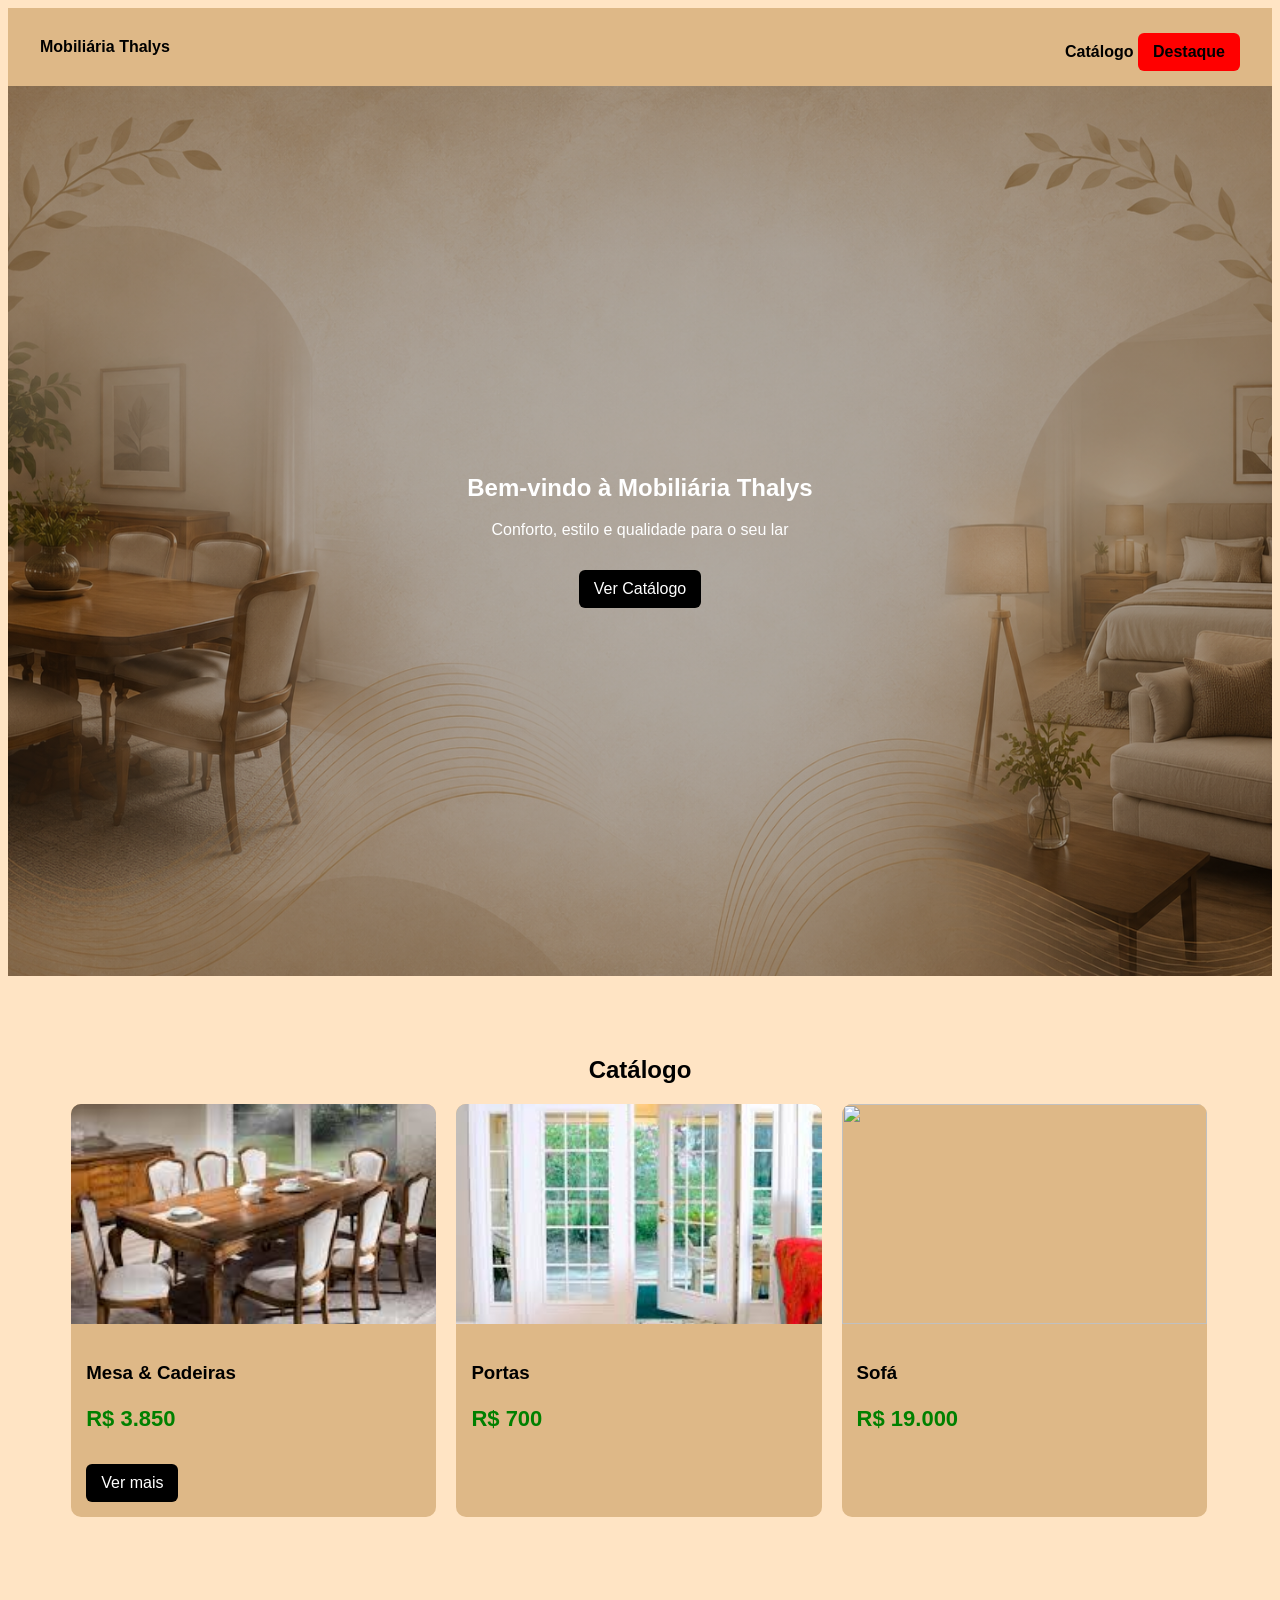
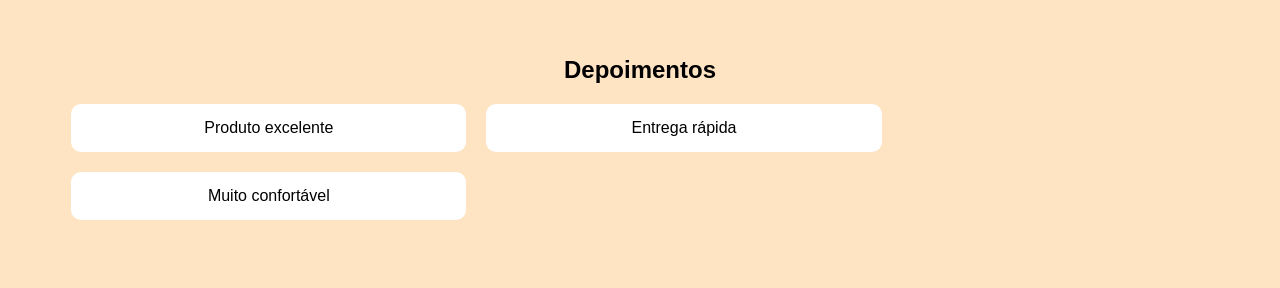
==== commit 4a1dfa4b: "Update index.html" ====
--- a/index.html
+++ b/index.html
@@ -1,160 +1,94 @@
-<!doctype html>
+<!DOCTYPE html>
 <html lang="pt-br">
 
 <head>
-    <meta charset="utf-8">
-    <meta name="viewport" content="width=device-width, initial-scale=1">
+    <meta charset="UTF-8">
+    <meta name="viewport" content="width=device-width, initial-scale=1.0">
     <title>Mobiliária Thalys</title>
-
-    <link href="https://cdn.jsdelivr.net/npm/bootstrap@5.3.8/dist/css/bootstrap.min.css" rel="stylesheet">
     <link rel="stylesheet" href="css/style.css">
 </head>
 
 <body>
 
-    <!-- NAVBAR -->
-    <nav class="navbar navbar-expand-lg navbar-light bg-cor shadow-sm">
-        <div class="container">
-            <a class="navbar-brand fw-bold" href="catalogo.html">Mobiliária Thalys</a>
 
-            <button class="navbar-toggler" type="button" data-bs-toggle="collapse" data-bs-target="#nav">
-                <span class="navbar-toggler-icon"></span>
-            </button>
+<nav class="navbar">
+    <div class="nav-container">
+
+        <a href="index.html">Mobiliária Thalys</a>
+
+        <label for="menu-toggle" class="menu-icon">☰</label>
+        <input type="checkbox" id="menu-toggle" class="menu-toggle">
+
+        <div class="menu">
+            <a href="catalogo.html">Catálogo</a>
+            <a href="mesa.html" class="btn btn-danger">Destaque</a>
         </div>
-    </nav>
 
-    <!-- HERO -->
-    <section class="hero d-flex align-items-center text-center">
-        <div class="container hero-content">
-            <h1 class="display-5 fw-bold">Bem-vindo à Mobiliária Thalys</h1>
-            <p class="lead">Conforto, estilo e qualidade para o seu lar</p>
-            <a href="catalogo.html" class="btn btn-dark mt-3">Ver Catálogo</a>
-        </div>
-    </section>
+    </div>
+</nav>
 
-    <!-- CATÁLOGO -->
-    <section class="py-5" id="catalogo">
-        <div class="container">
 
-            <div class="text-center mb-4">
-                <h2 class="fw-bold">Catálogo de Produtos</h2>
-                <p class="text-muted">Escolha o item ideal para sua casa</p>
+<section class="hero">
+    <div>
+        <h1>Bem-vindo à Mobiliária Thalys</h1>
+        <p>Conforto, estilo e qualidade para o seu lar</p>
+        <a href="catalogo.html" class="btn btn-dark mt-3">Ver Catálogo</a>
+    </div>
+</section>
+
+<!-- CATÁLOGO -->
+<section class="section">
+    <div class="container">
+
+        <h2 class="text-center">Catálogo</h2>
+
+        <div class="row">
+
+            <div class="col-33 card">
+                <img src="img/imagemcadeiras.jpg">
+                <div class="card-body">
+                    <h3>Mesa & Cadeiras</h3>
+                    <p class="preco">R$ 3.850</p>
+                    <a class="btn btn-dark" href="mesa.html">Ver mais</a>
+                </div>
             </div>
 
-            <div class="row g-4">
+            <div class="col-33 card">
+                <img src="img/portas.jpg">
+                <div class="card-body">
+                    <h3>Portas</h3>
+                    <p class="preco">R$ 700</p>
+                </div>
+            </div>
 
-                <!-- MESA -->
-                <div class="col-12 col-md-6 col-lg-4">
-                    <div class="card card-custom h-100">
-                        <img src="img/imagemcadeiras.jpg" class="card-img-top" alt="Mesa e Cadeiras">
-
-                        <div class="card-body d-flex flex-column">
-                            <h5 class="card-title">Mesa & Cadeiras</h5>
-
-                            <p class="card-text">
-                                Conjunto elegante para sua sala de jantar.
-                            </p>
-
-                            <p class="preco">
-                                R$ 150.000
-                            </p>
-
-                            <a href="mesa.html" class="btn btn-outline-dark mt-auto">
-                                Ver detalhes
-                            </a>
-                        </div>
-                    </div>
+            <div class="col-33 card">
+                <img src="img/sofa.webp">
+                <div class="card-body">
+                    <h3>Sofá</h3>
+                    <p class="preco">R$ 19.000</p>
                 </div>
-
-                <!-- PORTAS -->
-                <div class="col-12 col-md-6 col-lg-4">
-                    <div class="card card-custom h-100">
-                        <img src="img/portas.jpg" class="card-img-top" alt="Portas Duplas">
-
-                        <div class="card-body d-flex flex-column">
-                            <h5 class="card-title">Portas Duplas</h5>
-
-                            <p class="card-text">
-                                Modelo moderno e resistente.
-                            </p>
-
-                            <p class="preco">
-                                R$ 700
-                            </p>
-
-                            <a href="#" class="btn btn-outline-dark mt-auto">
-                                Ver detalhes
-                            </a>
-                        </div>
-                    </div>
-                </div>
-
-                <!-- SOFÁ -->
-                <div class="col-12 col-md-6 col-lg-4">
-                    <div class="card card-custom h-100">
-                        <img src="img/sofa.webp" class="card-img-top" alt="Sofá Premium">
-
-                        <div class="card-body d-flex flex-column">
-                            <h5 class="card-title">Sofá Premium</h5>
-
-                            <p class="card-text">
-                                Conforto e elegância para sua sala.
-                            </p>
-
-                            <p class="preco">
-                                R$ 19.000
-                            </p>
-
-                            <a href="sofa.html" class="btn btn-outline-dark mt-auto">
-                                Ver detalhes
-                            </a>
-                        </div>
-                    </div>
-                </div>
-
             </div>
 
         </div>
-    </section>
+    </div>
+</section>
 
-    <!-- DEPOIMENTOS -->
-    <section class="py-5 bg-light">
-        <div class="container text-center">
 
-            <h2 class="fw-bold mb-4">Depoimentos</h2>
+<section class="section">
+    <div class="container text-center">
 
-            <div class="row g-4">
+        <h2>Depoimentos</h2>
 
-                <div class="col-md-4">
-                    <div class="p-3 depoimento">
-                        “Produtos de excelente qualidade e entrega rápida.”
-                    </div>
-                </div>
+        <div class="row">
 
-                <div class="col-md-4">
-                    <div class="p-3 depoimento">
-                        “Minha casa ficou muito mais bonita depois da compra.”
-                    </div>
-                </div>
-
-                <div class="col-md-4">
-                    <div class="p-3 depoimento">
-                        “Atendimento impecável e ótimo custo-benefício.”
-                    </div>
-                </div>
-
-            </div>
+            <div class="col-33 depoimento">Produto excelente</div>
+            <div class="col-33 depoimento">Entrega rápida</div>
+            <div class="col-33 depoimento">Muito confortável</div>
 
         </div>
-    </section>
 
-    <!-- FOOTER -->
-    <footer class="text-center py-4 bg-cor mt-5">
-        <p class="mb-0">© 2026 Mobiliária Thalys - Todos os direitos reservados</p>
-    </footer>
-
-    <script src="https://cdn.jsdelivr.net/npm/bootstrap@5.3.8/dist/js/bootstrap.bundle.min.js"></script>
+    </div>
+</section>
 
 </body>
-
 </html>
--- a/css/style.css
+++ b/css/style.css
@@ -1,25 +1,65 @@
-.catalogo-grid {
-    display: grid;
-    grid-template-columns: 1fr;
-    gap: 25px;
-}
-
-@media (min-width: 768px) {
-    .catalogo-grid {
-        grid-template-columns: repeat(2, 1fr);
-    }
-}
-
-@media (min-width: 992px) {
-    .catalogo-grid {
-        grid-template-columns: repeat(3, 1fr);
-    }
+ {
+    margin: 0;
+    padding: 0;
+    box-sizing: border-box;
 }
 
 body {
+    font-family: Arial, Helvetica, sans-serif;
     background-color: bisque;
-    font-family: Arial, Helvetica, sans-serif;
 }
+
+
+
+.navbar {
+    background-color: burlywood;
+    padding: 15px 20px;
+}
+
+.nav-container {
+    max-width: 1200px;
+    margin: auto;
+    display: flex;
+    justify-content: space-between;
+    align-items: center;
+}
+
+.navbar a {
+    text-decoration: none;
+    color: black;
+    font-weight: bold;
+}
+
+
+.menu-toggle {
+    display: none;
+}
+
+.menu-icon {
+    display: none;
+    font-size: 28px;
+    cursor: pointer;
+}
+
+
+
+.hero {
+    min-height: 90vh;
+    display: flex;
+    align-items: center;
+    justify-content: center;
+    text-align: center;
+
+    background: linear-gradient(rgba(0,0,0,0.3), rgba(0,0,0,0.3)),
+    url("../img/BackGroundImoveis.png");
+
+    background-size: cover;
+    background-position: center;
+    color: white;
+    padding: 40px;
+}
+
+
 
 .container {
     width: 90%;
@@ -27,185 +67,121 @@
     margin: auto;
 }
 
-header {
-    text-align: center;
+.row {
+    display: flex;
+    flex-wrap: wrap;
+    gap: 20px;
 }
 
-p {
-    font-size: 1.2rem;
+.col-33 {
+    width: calc(33.333% - 14px);
 }
 
-.catalogo,
-.one {
-    font-family: "Times New Roman", Times, serif;
-    color: white;
-    font-size: 2rem;
-    font-weight: bold;
-    text-shadow: 2px 2px 8px rgba(0,0,0,0.8);
-}
 
-.catalogo {
-    text-align: center;
-    margin-top: 20px;
-}
-
-.titulo {
-    background-color: burlywood;
-    text-align: center;
-    width: 100%;
-}
-
-.bg-cor {
-    background-color: burlywood;
-    padding: 15px 0;
-}
-
-.hero {
-    
-    min-height:100vh;
-
-    display:flex;
-    justify-content:center;
-    align-items:center;
-
-    background-image:url("img/BackGroundImoveis.png");
-    background-size:cover;
-    background-position:center;
-    background-repeat:no-repeat;
-
-}
-
-.conteudo-hero {
-    width: 100%;
-    text-align: center;
-}
-
-.banner {
-    height: 500px;
-    background:
-        linear-gradient(
-            rgba(0,0,0,0.3),
-            rgba(0,0,0,0.3)
-        ),
-        url("img/camaCasalBanner.jpg");
-
-    background-size: cover;
-    background-position: center;
-    background-repeat: no-repeat;
-}
-
-.bannerSofa {
-    height: 500px;
-    background:
-        linear-gradient(
-            rgba(0,0,0,0.3),
-            rgba(0,0,0,0.3)
-        ),
-        url("img/sofá.webp");
-
-    background-size: cover;
-    background-position: center;
-    background-repeat: no-repeat;
-}
-
-.bannerCama {
-    height: 500px;
-    background:
-        linear-gradient(
-            rgba(0,0,0,0.3),
-            rgba(0,0,0,0.3)
-        ),
-        url("img/camaCasalBanner.jpg");
-
-    background-size: cover;
-    background-position: center;
-    background-repeat: no-repeat;
-}
 
 .card {
-    transition: .3s;
-    border: none;
-    border-radius: 12px;
+    background: burlywood;
+    border-radius: 10px;
     overflow: hidden;
-    box-shadow: 0 5px 15px rgba(0,0,0,.2);
+    transition: 0.3s;
 }
 
 .card:hover {
-    transform: translateY(-6px);
+    transform: translateY(-8px);
 }
 
-.card-img-top {
-    background-color: burlywood;
+.card img {
     width: 100%;
     height: 220px;
     object-fit: cover;
 }
 
 .card-body {
-    background-color: burlywood;
-    display: flex;
-    flex-direction: column;
-}
-
-.card-body .btn {
-    margin-top: auto;
-}
-
-.produto {
-    padding: 30px;
-    background-color: burlywood;
+    padding: 15px;
 }
 
 .preco {
-    font-size: 30px;
+    font-size: 22px;
     font-weight: bold;
     color: green;
 }
 
-.tudo {
-    background-color: burlywood;
+
+
+.btn {
+    display: inline-block;
+    padding: 10px 15px;
+    border: none;
+    cursor: pointer;
+    text-decoration: none;
+    border-radius: 6px;
+    margin-top: 10px;
 }
 
-.comprar {
-    width: 180px;
-    height: 50px;
-    color: green;
-    font-weight: bold;
+.btn-danger {
+    background: red;
+    color: white;
 }
 
+.btn-dark {
+    background: black;
+    color: white;
+}
+
+.btn-success {
+    background: green;
+    color: white;
+    width: 100%;
+}
+
+
+
+.section {
+    padding: 60px 0;
+}
+
+.text-center {
+    text-align: center;
+}
+
+.mt-3 {
+    margin-top: 15px;
+}
+
+
+
+.depoimento {
+    background: white;
+    padding: 15px;
+    border-radius: 10px;
+}
+
+
+
 @media (max-width: 992px) {
-
-    .banner,
-    .bannerSofa,
-    .bannerCama {
-        height: 350px;
-    }
-
-    .hero {
-        background-attachment: scroll;
+    .col-33 {
+        width: calc(50% - 10px);
     }
 }
 
 @media (max-width: 768px) {
-
-    .banner,
-    .bannerSofa,
-    .bannerCama {
-        height: 250px;
-    }
-
-    .catalogo,
-    .one {
-        font-size: 1.6rem;
-    }
-
-    .comprar {
+    .col-33 {
         width: 100%;
     }
 
-    .hero {
-        min-height: auto;
-        padding: 40px 0;
-        background-attachment: scroll;
+    .menu-icon {
+        display: block;
+    }
+
+    .menu {
+        display: none;
+        flex-direction: column;
+        width: 100%;
+        background: burlywood;
+        margin-top: 10px;
+    }
+
+    .menu-toggle:checked + .menu {
+        display: flex;
     }
 }
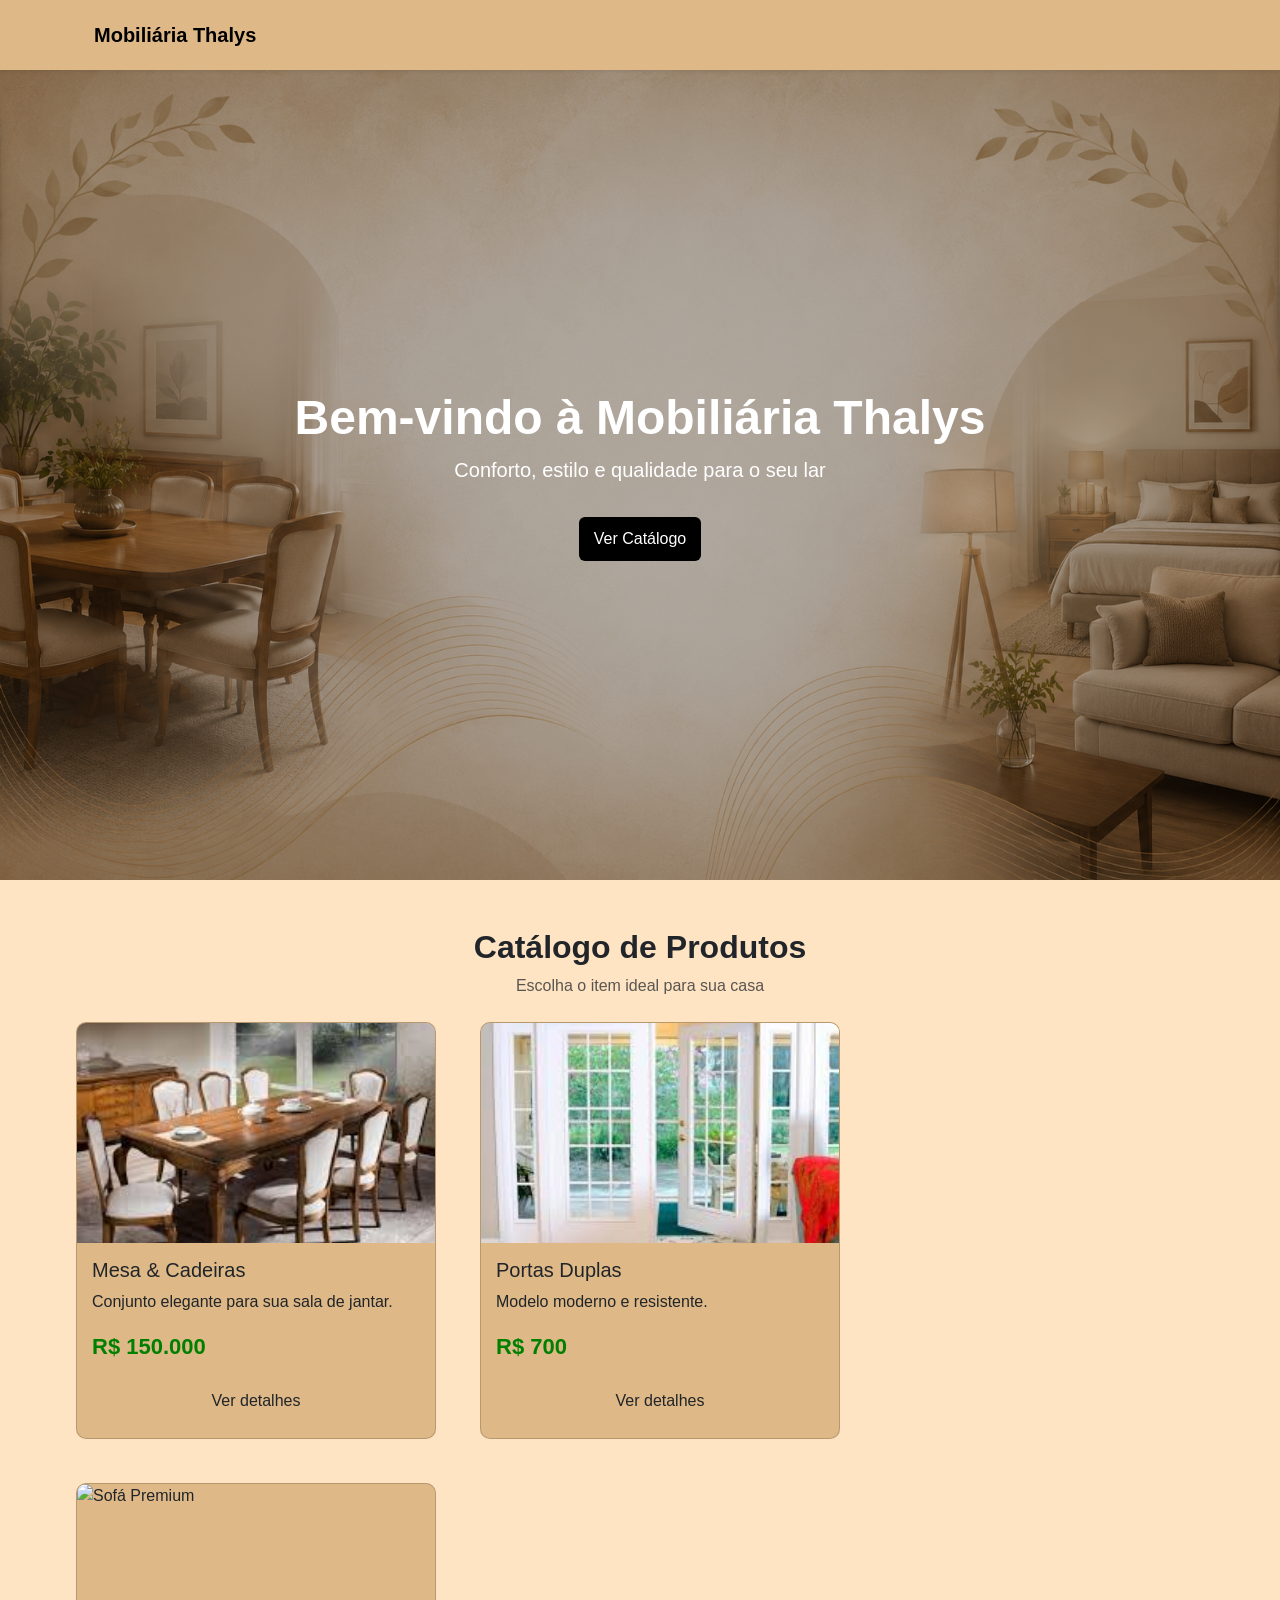
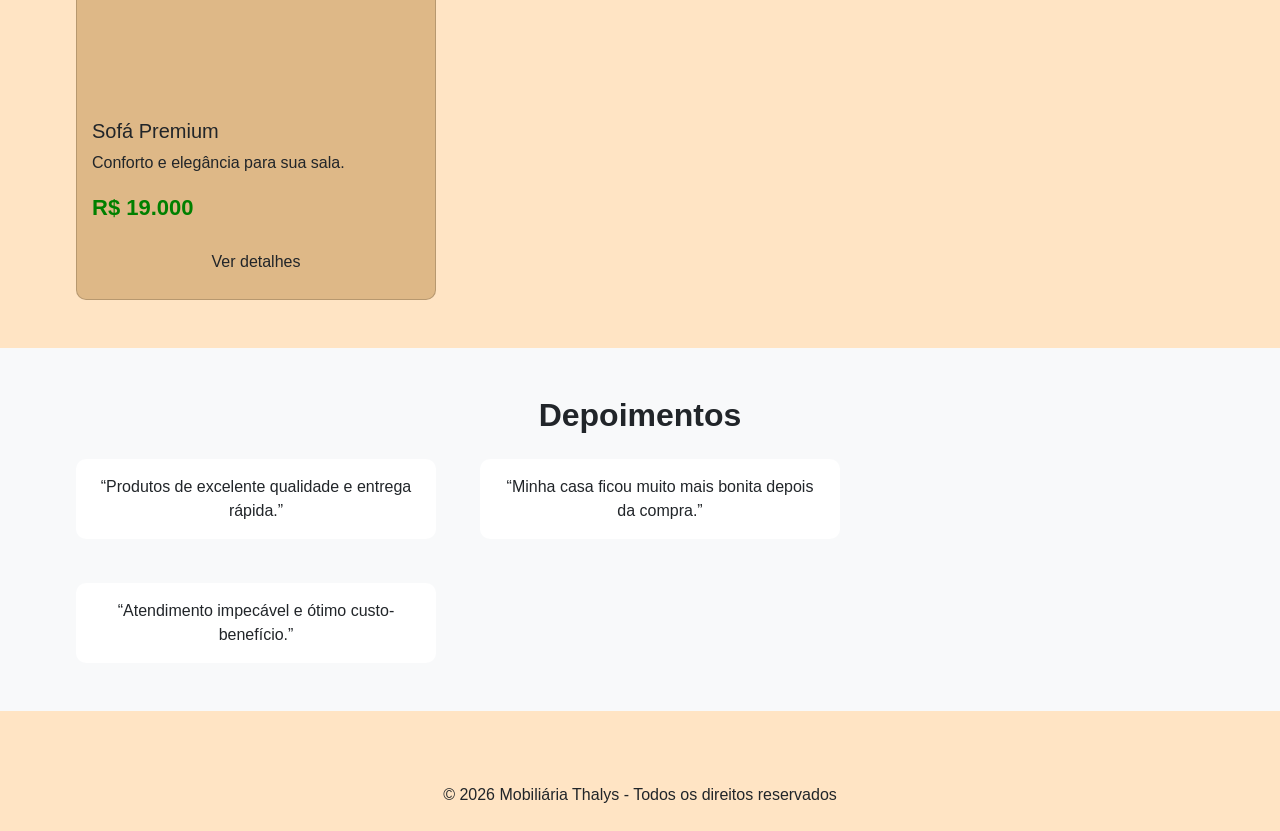
==== commit af71946e: "Update index.html" ====
--- a/index.html
+++ b/index.html
@@ -1,94 +1,160 @@
-<!DOCTYPE html>
+<!doctype html>
 <html lang="pt-br">
 
 <head>
-    <meta charset="UTF-8">
-    <meta name="viewport" content="width=device-width, initial-scale=1.0">
+    <meta charset="utf-8">
+    <meta name="viewport" content="width=device-width, initial-scale=1">
     <title>Mobiliária Thalys</title>
+
+    <link href="https://cdn.jsdelivr.net/npm/bootstrap@5.3.8/dist/css/bootstrap.min.css" rel="stylesheet">
     <link rel="stylesheet" href="css/style.css">
 </head>
 
 <body>
 
+    <!-- NAVBAR -->
+    <nav class="navbar navbar-expand-lg navbar-light bg-cor shadow-sm">
+        <div class="container">
+            <a class="navbar-brand fw-bold" href="catalogo.html">Mobiliária Thalys</a>
 
-<nav class="navbar">
-    <div class="nav-container">
+            <button class="navbar-toggler" type="button" data-bs-toggle="collapse" data-bs-target="#nav">
+                <span class="navbar-toggler-icon"></span>
+            </button>
+        </div>
+    </nav>
 
-        <a href="index.html">Mobiliária Thalys</a>
+    <!-- HERO -->
+    <section class="hero d-flex align-items-center text-center">
+        <div class="container hero-content">
+            <h1 class="display-5 fw-bold">Bem-vindo à Mobiliária Thalys</h1>
+            <p class="lead">Conforto, estilo e qualidade para o seu lar</p>
+            <a href="catalogo.html" class="btn btn-dark mt-3">Ver Catálogo</a>
+        </div>
+    </section>
 
-        <label for="menu-toggle" class="menu-icon">☰</label>
-        <input type="checkbox" id="menu-toggle" class="menu-toggle">
+    <!-- CATÁLOGO -->
+    <section class="py-5" id="catalogo">
+        <div class="container">
 
-        <div class="menu">
-            <a href="catalogo.html">Catálogo</a>
-            <a href="mesa.html" class="btn btn-danger">Destaque</a>
-        </div>
-
-    </div>
-</nav>
-
-
-<section class="hero">
-    <div>
-        <h1>Bem-vindo à Mobiliária Thalys</h1>
-        <p>Conforto, estilo e qualidade para o seu lar</p>
-        <a href="catalogo.html" class="btn btn-dark mt-3">Ver Catálogo</a>
-    </div>
-</section>
-
-<!-- CATÁLOGO -->
-<section class="section">
-    <div class="container">
-
-        <h2 class="text-center">Catálogo</h2>
-
-        <div class="row">
-
-            <div class="col-33 card">
-                <img src="img/imagemcadeiras.jpg">
-                <div class="card-body">
-                    <h3>Mesa & Cadeiras</h3>
-                    <p class="preco">R$ 3.850</p>
-                    <a class="btn btn-dark" href="mesa.html">Ver mais</a>
-                </div>
+            <div class="text-center mb-4">
+                <h2 class="fw-bold">Catálogo de Produtos</h2>
+                <p class="text-muted">Escolha o item ideal para sua casa</p>
             </div>
 
-            <div class="col-33 card">
-                <img src="img/portas.jpg">
-                <div class="card-body">
-                    <h3>Portas</h3>
-                    <p class="preco">R$ 700</p>
+            <div class="row g-4">
+
+                <!-- MESA -->
+                <div class="col-12 col-md-6 col-lg-4">
+                    <div class="card card-custom h-100">
+                        <img src="img/imagemcadeiras.jpg" class="card-img-top" alt="Mesa e Cadeiras">
+
+                        <div class="card-body d-flex flex-column">
+                            <h5 class="card-title">Mesa & Cadeiras</h5>
+
+                            <p class="card-text">
+                                Conjunto elegante para sua sala de jantar.
+                            </p>
+
+                            <p class="preco">
+                                R$ 150.000
+                            </p>
+
+                            <a href="mesa.html" class="btn btn-outline-dark mt-auto">
+                                Ver detalhes
+                            </a>
+                        </div>
+                    </div>
                 </div>
-            </div>
 
-            <div class="col-33 card">
-                <img src="img/sofa.webp">
-                <div class="card-body">
-                    <h3>Sofá</h3>
-                    <p class="preco">R$ 19.000</p>
+                <!-- PORTAS -->
+                <div class="col-12 col-md-6 col-lg-4">
+                    <div class="card card-custom h-100">
+                        <img src="img/portas.jpg" class="card-img-top" alt="Portas Duplas">
+
+                        <div class="card-body d-flex flex-column">
+                            <h5 class="card-title">Portas Duplas</h5>
+
+                            <p class="card-text">
+                                Modelo moderno e resistente.
+                            </p>
+
+                            <p class="preco">
+                                R$ 700
+                            </p>
+
+                            <a href="#" class="btn btn-outline-dark mt-auto">
+                                Ver detalhes
+                            </a>
+                        </div>
+                    </div>
                 </div>
+
+                <!-- SOFÁ -->
+                <div class="col-12 col-md-6 col-lg-4">
+                    <div class="card card-custom h-100">
+                        <img src="img/sofa.webp" class="card-img-top" alt="Sofá Premium">
+
+                        <div class="card-body d-flex flex-column">
+                            <h5 class="card-title">Sofá Premium</h5>
+
+                            <p class="card-text">
+                                Conforto e elegância para sua sala.
+                            </p>
+
+                            <p class="preco">
+                                R$ 19.000
+                            </p>
+
+                            <a href="sofa.html" class="btn btn-outline-dark mt-auto">
+                                Ver detalhes
+                            </a>
+                        </div>
+                    </div>
+                </div>
+
             </div>
 
         </div>
-    </div>
-</section>
+    </section>
 
+    <!-- DEPOIMENTOS -->
+    <section class="py-5 bg-light">
+        <div class="container text-center">
 
-<section class="section">
-    <div class="container text-center">
+            <h2 class="fw-bold mb-4">Depoimentos</h2>
 
-        <h2>Depoimentos</h2>
+            <div class="row g-4">
 
-        <div class="row">
+                <div class="col-md-4">
+                    <div class="p-3 depoimento">
+                        “Produtos de excelente qualidade e entrega rápida.”
+                    </div>
+                </div>
 
-            <div class="col-33 depoimento">Produto excelente</div>
-            <div class="col-33 depoimento">Entrega rápida</div>
-            <div class="col-33 depoimento">Muito confortável</div>
+                <div class="col-md-4">
+                    <div class="p-3 depoimento">
+                        “Minha casa ficou muito mais bonita depois da compra.”
+                    </div>
+                </div>
+
+                <div class="col-md-4">
+                    <div class="p-3 depoimento">
+                        “Atendimento impecável e ótimo custo-benefício.”
+                    </div>
+                </div>
+
+            </div>
 
         </div>
+    </section>
 
-    </div>
-</section>
+    <!-- FOOTER -->
+    <footer class="text-center py-4 bg-cor mt-5">
+        <p class="mb-0">© 2026 Mobiliária Thalys - Todos os direitos reservados</p>
+    </footer>
+
+    <script src="https://cdn.jsdelivr.net/npm/bootstrap@5.3.8/dist/js/bootstrap.bundle.min.js"></script>
 
 </body>
+
 </html>
